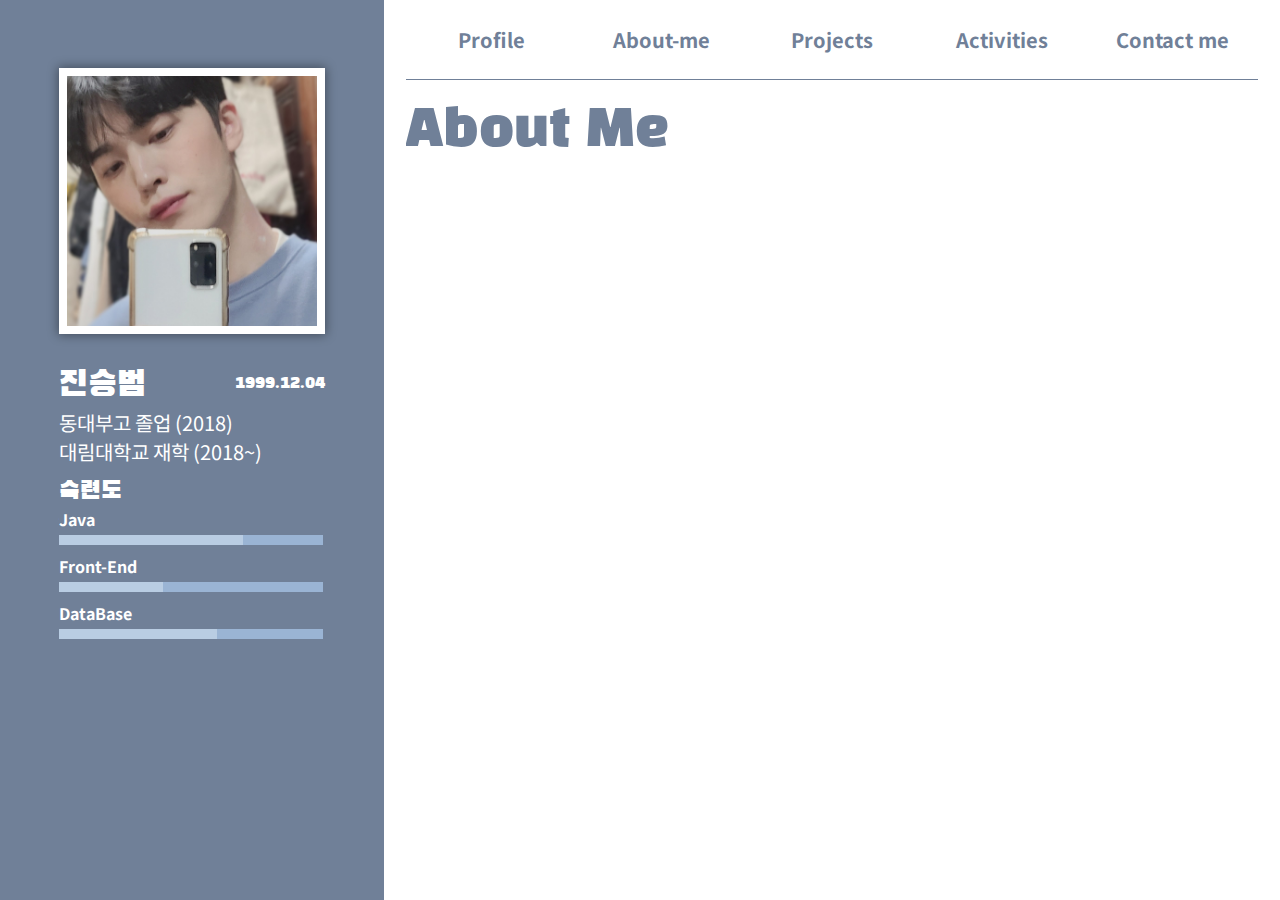
==== html/about_me.html @ 1e605e40 "fourth commit" ====
<!DOCTYPE html>
<html lang="en">
<head>
    <meta charset="UTF-8">
    
    <link rel="stylesheet" href="../style.css">
    <title>진승범의 이력서</title>
</head>
<body>
    <div class="left-content"> <!-- 좌측 컨텐츠 -->
        <div class="fix-wrap">
                <img class = "myPic" src="../img/진승범.jpg" width = "250px">
                <div class="info">
                    <p class = "name">진승범</p>
                    <p class = "birth">1999.12.04</p>
                    <p class = "school">동대부고 졸업 (2018)<br>대림대학교 재학 (2018~)</p>
                    <p class = "proficiency">숙련도</p>
                    <div class="tech">
                        <p class = "tech-name">Java</p>
                        <div class="percentage">
                            <div class="per-java-back"></div>
                            <div class="per-java"></div>
                        </div>
                    </div>
                    <div class="tech">
                        <p class = "tech-name">Front-End</p>
                        <div class="percentage">
                            <div class="per-CSS-back"></div>
                            <div class="per-CSS"></div>
                        </div>
                    </div>
                    <div class="tech">
                        <p class = "tech-name">DataBase</p>
                        <div class="percentage">
                            <div class="per-DB-back"></div>
                            <div class="per-DB"></div>
                        </div>
                    </div>                   
                </div>
            
        </div>
        


    </div> 

    <div class="right-content">
        <div class="menu">
            <div class="menu-block">
                <a href="../index.html"><p class="menu-name">Profile</p></a>
                <p class="menu-name">About-me</p>
                <p class="menu-name">Projects</p>
                <p class="menu-name">Activities</p>
                <p class="menu-name">Contact me</p>
            </div>
        </div>
        <div class="main-contents">
            <div class="profile-content">
                <!-- 프로필 -->
                <p class = "title-h1">About Me</p>
                <div class="contents">
                </div>
            </div>
        </div>
    </div> <!-- 우측 컨텐츠 -->
</body> 
</html>
---- style.css ----
@import url('https://fonts.googleapis.com/css2?family=Noto+Sans+KR:wght@100&display=swap');
@import url('https://fonts.googleapis.com/css2?family=Black+Han+Sans&family=Noto+Sans+KR:wght@100&display=swap');
@import url('https://fonts.googleapis.com/css2?family=Noto+Sans+KR:wght@700&display=swap');

html, body {
    height : 100vh;
   
}

* {
    margin : 0;
    padding : 0;
}
.left-content {
    float : left;
    width : 30%;
    height : inherit;
    
    overflow : hidden;
}

.right-content {
    float: left;
    height : 100%;
    width: 70%;
    height : auto;
}


.fix-wrap {
    width : inherit;
    position : fixed;  
    padding-top : 58px; 
    overflow : hidden;
    height : 100%;
    background-color: #708098
}   
.myPic {
    display : block;
    background-color: white;
    margin : auto;
    margin-top : 10px;
    margin-bottom : 20px;
    padding : 8px;
    box-shadow: 0px 0px 10px 1px rgba(0,0,0,0.4);

}   
.info {
    width : 266px;
    margin : auto;
}
.name {
    float : left;
    text-align: center;
    color : white;
    font-size : 35px;
    font-family: 'Black Han Sans', sans-serif;
    margin-top : 10px;

}

.birth {

    float : right;
    text-align: center;
    color : white;
    font-size : 17px;
    font-family: 'Black Han Sans', sans-serif;

    margin-top : 19px;

}

.school {
    clear : both;
    color : white;
    font-size : 20px;
    font-family: 'Noto Sans KR', sans-serif;
    
}

.proficiency {
    margin-top : 10px;
    color : white;
    font-family: 'Black Han Sans', sans-serif;
    font-size : 25px;
}

.tech-name {
    font-family: 'Noto Sans KR', sans-serif;
    color : white;
    font-weight: bold;
}

.per-java-back {
    display : inline-block;
    width: 70%;
    height : 10px;
    background-color: #B9CDE3;
}

.per-java {
    display : inline-block;
    width : 30%;
    height : 10px;
    margin : 0 -6px;
    background-color : #9AB4D4;

}

.tech {
    margin-bottom : 5px;
}

.per-CSS-back {
    display : inline-block;
    width: 40%;
    height : 10px;
    background-color: #B9CDE3;
}

.per-CSS {
    display : inline-block;
    width : 60%;
    height : 10px;
    margin : 0 -6px;
    background-color : #9AB4D4;

}

.per-DB-back {
    display : inline-block;
    width: 60%;
    height : 10px;
    background-color: #B9CDE3;
}

.per-DB {
    display : inline-block;
    width : 40%;
    height : 10px;
    margin : 0 -6px;
    background-color : #9AB4D4;

}

.menu {
    
    position : fixed;
    width: inherit;
    height : 80px;
    overflow : hidden;
  

}
.menu-block{
    margin : auto;
    width : 95%;
    height : 79px;
    border-bottom : 1px solid #708098;
    background-color: white;
}
.menu-name {
    float : left;
    width : 20%;
    height : 100%;
    text-align : center;
    padding-top : 25px;
    font-family: 'Noto Sans KR', sans-serif;
    color : #708098;
    font-weight : bold;
    font-size : 20px;   
}
.menu-name:hover {
    color : white;
    background-color: #708098;
}


.main-contents {
    margin : auto;
    width : 95%;
    height : inherit;
    margin-top : 100px;
    overflow : hidden;
}


/* profile content */

.profile-content {
    font-family: 'Black Han Sans', sans-serif;

    font-size : 50px;
    color : #708098;
}
.title-h1 {
    float : left;
}
.title-h2 {
    float : left;
    font-size : 35px;
}
.line {
    clear:both;
    float :right;
    height : 1px;
    width : 100%;
    border-bottom : 1px solid #708098;
    margin-bottom : 15px;
}

.contents {
    clear : both;
    font-family: 'Noto Sans KR', sans-serif;
    font-weight : bold;
    padding-top : 10px;
    overflow:hidden;
    margin-bottom : 20px;
    

}

.profilePic {
    float : right;
   
}


.profile-info1 {
    font-size : 20px;
    text-align : left;
    color : #708098;
    font-family: 'Noto Sans KR', sans-serif;
    font-weight : bold;
    overflow:hidden;
   
    
  
}
.tag {
    float: left;
   
}
.tag-box {
    
    width : 100px;
    background-color: #708098   ;
    text-align : center;
    color : white;
    margin-bottom : 10px;
    
    
}


.tag-box-content {
    float : left;
    margin-left : 10px;
    
}
.tag-box-content-p {
    margin-bottom : 10px;
    margin-right : 10px;
    font-weight : lighter;

}
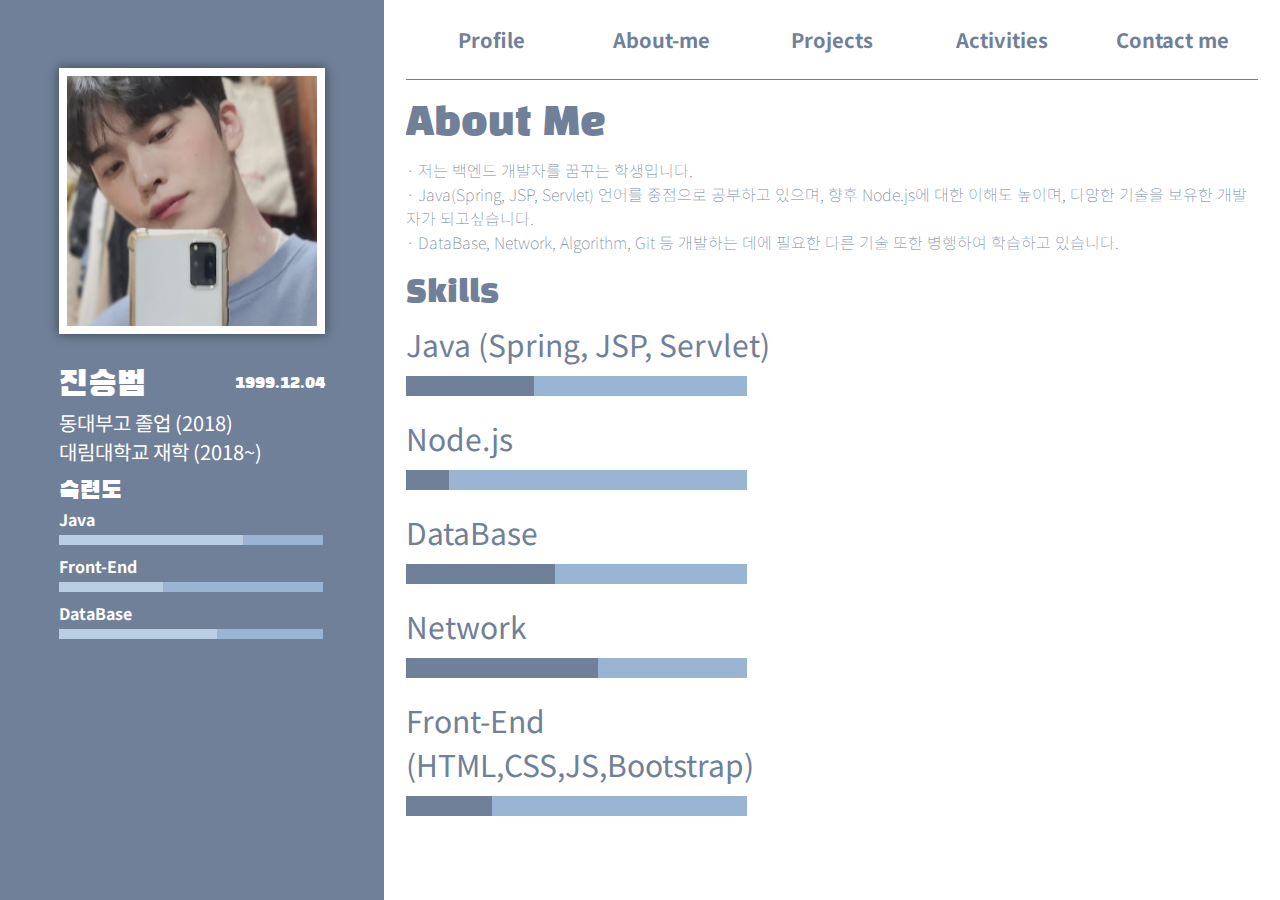
==== commit 5d19a6c5: "0422 first commit" ====
--- a/html/about_me.html
+++ b/html/about_me.html
@@ -55,10 +55,62 @@
             </div>
         </div>
         <div class="main-contents">
-            <div class="profile-content">
+            <div class="about-content">
                 <!-- 프로필 -->
                 <p class = "title-h1">About Me</p>
                 <div class="contents">
+                    <p class = "introduce">· 저는 백엔드 개발자를 꿈꾸는 학생입니다.<br>·    Java(Spring, JSP, Servlet) 언어를 중점으로 공부하고 있으며, 향후 Node.js에 대한 이해도 높이며, 다양한 기술을 보유한 개발자가 되고싶습니다.
+                    <br> · DataBase, Network, Algorithm, Git 등 개발하는 데에 필요한 다른 기술 또한 병행하여 학습하고 있습니다.
+                    </p>
+                </div>
+                <p class = "title-h2">Skills</p>
+                <div class="contents">
+                    <div class="skills-section">
+                        <div class="skills-half">
+                            <div class="skills-section-1">
+                                <div class="skills-set-java">
+                                    <p>Java (Spring, JSP, Servlet)</p>
+                                    <div class="stick">
+                                        <div class="stick-per-java"></div>
+                                        <div class="stick-java"></div>
+                                    </div>
+                                </div> 
+                                <div class="skills-set-node">
+                                    <p>Node.js</p>
+                                    <div class="stick">
+                                        <div class="stick-per-node"></div>
+                                        <div class="stick-node"></div>
+                                    </div>
+                                </div> 
+                                <div class="skills-set-DB">
+                                    <p>DataBase</p>
+                                    <div class="stick">
+                                        <div class="stick-per-DB"></div>
+                                        <div class="stick-DB"></div>
+                                    </div>
+                                </div> 
+                                <div class="skills-set-net">
+                                    <p>Network</p>
+                                    <div class="stick">
+                                        <div class="stick-per-net"></div>
+                                        <div class="stick-net"></div>
+                                    </div>
+                                </div>   
+                                <div class="skills-set-fr">
+                                    <p>Front-End (HTML,CSS,JS,Bootstrap)</p>
+                                    <div class="stick">
+                                        <div class="stick-per-fr"></div>
+                                        <div class="stick-fr"></div>
+                                    </div>
+                                </div>   
+                            </div>
+                           <div class="skills-section-2">
+                            
+                            
+                           </div>
+                        </div>
+                    </div>
+                    
                 </div>
             </div>
         </div>
--- a/style.css
+++ b/style.css
@@ -264,4 +264,171 @@
     margin-right : 10px;
     font-weight : lighter;
 
-}+}
+
+.about-content .title-h1 {
+    font-family: 'Black Han Sans', sans-serif;
+    font-size : 38px;
+    color :#708098;
+}
+
+.about-content .title-h2 {
+    font-size : 30px;
+    font-family: 'Black Han Sans', sans-serif;
+    color :#708098;
+}
+
+.contents .introduce {
+    color : #708098;
+    font-family: 'Noto Sans KR', sans-serif;
+    font-weight : 100;  
+}
+.skills-section {
+    
+}
+
+.skills-half {
+    
+}
+.skills-section-1 {
+    overflow : hidden;
+    float: left;
+    width : 50%;
+    
+
+}
+
+.skills-section-2 {
+    
+    float : left;
+    width : 50%;
+    height : 300px;
+
+
+}
+.stick {
+    margin-top : 10px;
+}
+.stick-java {
+    float : left;
+    height : 20px;
+    width : 50%;
+    background-color: #9AB4D4;
+}
+
+.stick-per-java {
+    float : left;
+    height : 20px;
+    width : 30%;
+    background-color: #708098;
+}
+
+.skills-half p {
+    font-family: 'Noto Sans KR', sans-serif;
+    color :#708098;
+    font-size : 30px;
+    font-weight : lighter;
+}
+
+.skills-set-java {
+    margin-bottom : 20px;
+    overflow : hidden;
+}
+
+/* Node */
+
+.skills-set-node {
+    margin-bottom : 20px;
+    overflow : hidden;
+}
+.stick-node {
+    float : left;
+    height : 20px;
+    width : 70%;
+    background-color: #9AB4D4;
+}
+
+.stick-per-node {
+    float : left;
+    height : 20px;
+    width : 10%;
+    background-color: #708098;
+}
+
+/* DB */
+
+.skills-set-DB {
+    margin-bottom : 20px;
+    overflow : hidden;
+}
+
+.stick-DB {
+    float : left;
+    height : 20px;
+    width : 45%;
+    background-color: #9AB4D4;
+}
+
+.stick-per-DB {
+    float : left;
+    height : 20px;
+    width : 35%;
+    background-color: #708098;
+}
+
+.skills-set-DB {
+    margin-bottom : 20px;
+    overflow : hidden;
+}
+
+/* net */
+
+.skills-set-net {
+    margin-bottom : 20px;
+    overflow : hidden;
+}
+
+.stick-net {
+    float : left;
+    height : 20px;
+    width : 35%;
+    background-color: #9AB4D4;
+}
+
+.stick-per-net {
+    float : left;
+    height : 20px;
+    width : 45%;
+    background-color: #708098;
+}
+
+.skills-set-net {
+    margin-bottom : 20px;
+    overflow : hidden;
+}
+
+/* net */
+
+.skills-set-fr {
+    margin-bottom : 20px;
+    overflow : hidden;
+}
+
+.stick-fr {
+    float : left;
+    height : 20px;
+    width : 60%;
+    background-color: #9AB4D4;
+}
+
+.stick-per-fr {
+    float : left;
+    height : 20px;
+    width : 20%;
+    background-color: #708098;
+}
+
+
+
+/* font-family: 'Noto Sans KR', sans-serif; */
+/* font-family: 'Black Han Sans', sans-serif; */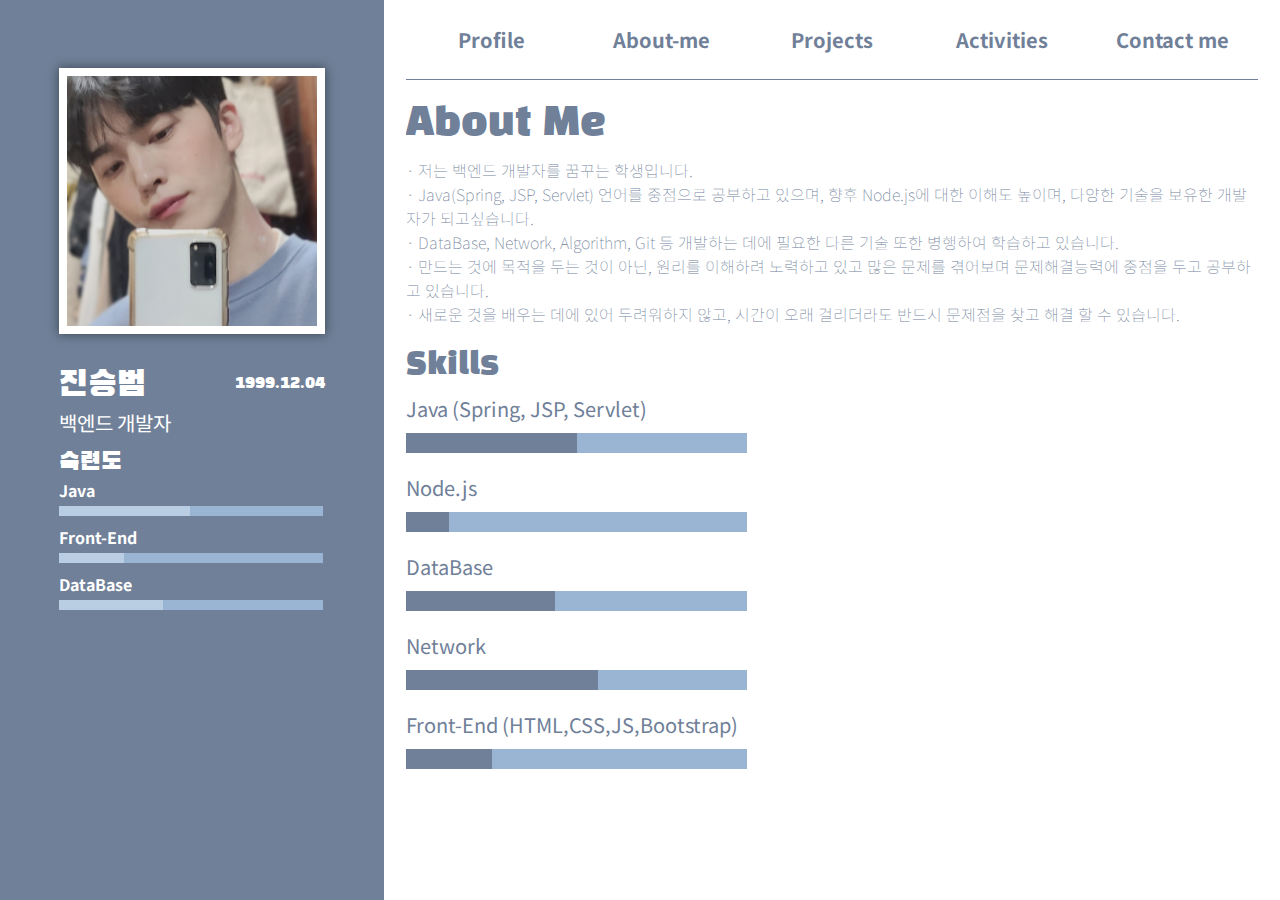
==== commit 74d7b385: "last commit" ====
--- a/html/about_me.html
+++ b/html/about_me.html
@@ -13,7 +13,7 @@
                 <div class="info">
                     <p class = "name">진승범</p>
                     <p class = "birth">1999.12.04</p>
-                    <p class = "school">동대부고 졸업 (2018)<br>대림대학교 재학 (2018~)</p>
+                    <p class = "school">백엔드 개발자<br>   </p>
                     <p class = "proficiency">숙련도</p>
                     <div class="tech">
                         <p class = "tech-name">Java</p>
@@ -49,9 +49,9 @@
             <div class="menu-block">
                 <a href="../index.html"><p class="menu-name">Profile</p></a>
                 <p class="menu-name">About-me</p>
-                <p class="menu-name">Projects</p>
-                <p class="menu-name">Activities</p>
-                <p class="menu-name">Contact me</p>
+                <a href="projects.html"><p class="menu-name">Projects</p></a>
+                <a href="acitivites.html"><p class="menu-name">Activities</p></a>
+                <a href="contact_me.html"><p class="menu-name">Contact me</p></a>
             </div>
         </div>
         <div class="main-contents">
@@ -61,6 +61,8 @@
                 <div class="contents">
                     <p class = "introduce">· 저는 백엔드 개발자를 꿈꾸는 학생입니다.<br>·    Java(Spring, JSP, Servlet) 언어를 중점으로 공부하고 있으며, 향후 Node.js에 대한 이해도 높이며, 다양한 기술을 보유한 개발자가 되고싶습니다.
                     <br> · DataBase, Network, Algorithm, Git 등 개발하는 데에 필요한 다른 기술 또한 병행하여 학습하고 있습니다.
+                    <br> · 만드는 것에 목적을 두는 것이 아닌, 원리를 이해하려 노력하고 있고 많은 문제를 겪어보며 문제해결능력에 중점을 두고 공부하고 있습니다.
+                    <br> · 새로운 것을 배우는 데에 있어 두려워하지 않고, 시간이 오래 걸리더라도 반드시 문제점을 찾고 해결 할 수 있습니다.
                     </p>
                 </div>
                 <p class = "title-h2">Skills</p>
@@ -69,35 +71,35 @@
                         <div class="skills-half">
                             <div class="skills-section-1">
                                 <div class="skills-set-java">
-                                    <p>Java (Spring, JSP, Servlet)</p>
+                                    <p style = "font-size : 20px">Java (Spring, JSP, Servlet)</p>
                                     <div class="stick">
                                         <div class="stick-per-java"></div>
                                         <div class="stick-java"></div>
                                     </div>
                                 </div> 
                                 <div class="skills-set-node">
-                                    <p>Node.js</p>
+                                    <p style = "font-size : 20px">Node.js</p>
                                     <div class="stick">
                                         <div class="stick-per-node"></div>
                                         <div class="stick-node"></div>
                                     </div>
                                 </div> 
                                 <div class="skills-set-DB">
-                                    <p>DataBase</p>
+                                    <p style = "font-size : 20px">DataBase</p>
                                     <div class="stick">
                                         <div class="stick-per-DB"></div>
                                         <div class="stick-DB"></div>
                                     </div>
                                 </div> 
                                 <div class="skills-set-net">
-                                    <p>Network</p>
+                                    <p style = "font-size : 20px">Network</p>
                                     <div class="stick">
                                         <div class="stick-per-net"></div>
                                         <div class="stick-net"></div>
                                     </div>
                                 </div>   
                                 <div class="skills-set-fr">
-                                    <p>Front-End (HTML,CSS,JS,Bootstrap)</p>
+                                    <p style = "font-size : 20px">Front-End (HTML,CSS,JS,Bootstrap)</p>
                                     <div class="stick">
                                         <div class="stick-per-fr"></div>
                                         <div class="stick-fr"></div>
--- a/style.css
+++ b/style.css
@@ -94,14 +94,14 @@
 
 .per-java-back {
     display : inline-block;
-    width: 70%;
+    width: 50%;
     height : 10px;
     background-color: #B9CDE3;
 }
 
 .per-java {
     display : inline-block;
-    width : 30%;
+    width : 50%;
     height : 10px;
     margin : 0 -6px;
     background-color : #9AB4D4;
@@ -114,14 +114,14 @@
 
 .per-CSS-back {
     display : inline-block;
-    width: 40%;
+    width: 25%;
     height : 10px;
     background-color: #B9CDE3;
 }
 
 .per-CSS {
     display : inline-block;
-    width : 60%;
+    width : 75%;
     height : 10px;
     margin : 0 -6px;
     background-color : #9AB4D4;
@@ -130,14 +130,14 @@
 
 .per-DB-back {
     display : inline-block;
-    width: 60%;
+    width: 40%;
     height : 10px;
     background-color: #B9CDE3;
 }
 
 .per-DB {
     display : inline-block;
-    width : 40%;
+    width : 60%;
     height : 10px;
     margin : 0 -6px;
     background-color : #9AB4D4;
@@ -196,6 +196,7 @@
 }
 .title-h1 {
     float : left;
+    font-size : 38px;
 }
 .title-h2 {
     float : left;
@@ -312,14 +313,14 @@
 .stick-java {
     float : left;
     height : 20px;
-    width : 50%;
+    width : 40%;
     background-color: #9AB4D4;
 }
 
 .stick-per-java {
     float : left;
     height : 20px;
-    width : 30%;
+    width : 40%;
     background-color: #708098;
 }
 
@@ -428,6 +429,45 @@
     background-color: #708098;
 }
 
+.project {
+    overflow : hidden;
+    margin-bottom : 40px;
+}
+
+.project-head {
+    overflow : hidden;
+}
+
+.project-name {
+    float : left;
+    font-size : 25px;
+    font-weight : bold;
+}
+
+.project-date {
+    float : right;
+    font-size : 17px;
+    font-weight : lighter;
+
+}
+
+.project-content {
+    margin-top : 20px;
+    clear : both;
+}
+
+.project-position {
+    font-size : 15px;
+    font-weight : bold
+}
+
+.project-explanation {
+    margin-top : 5px;
+    font-size : 15px;
+    font-weight : lighter;
+}
+
+
 
 
 /* font-family: 'Noto Sans KR', sans-serif; */
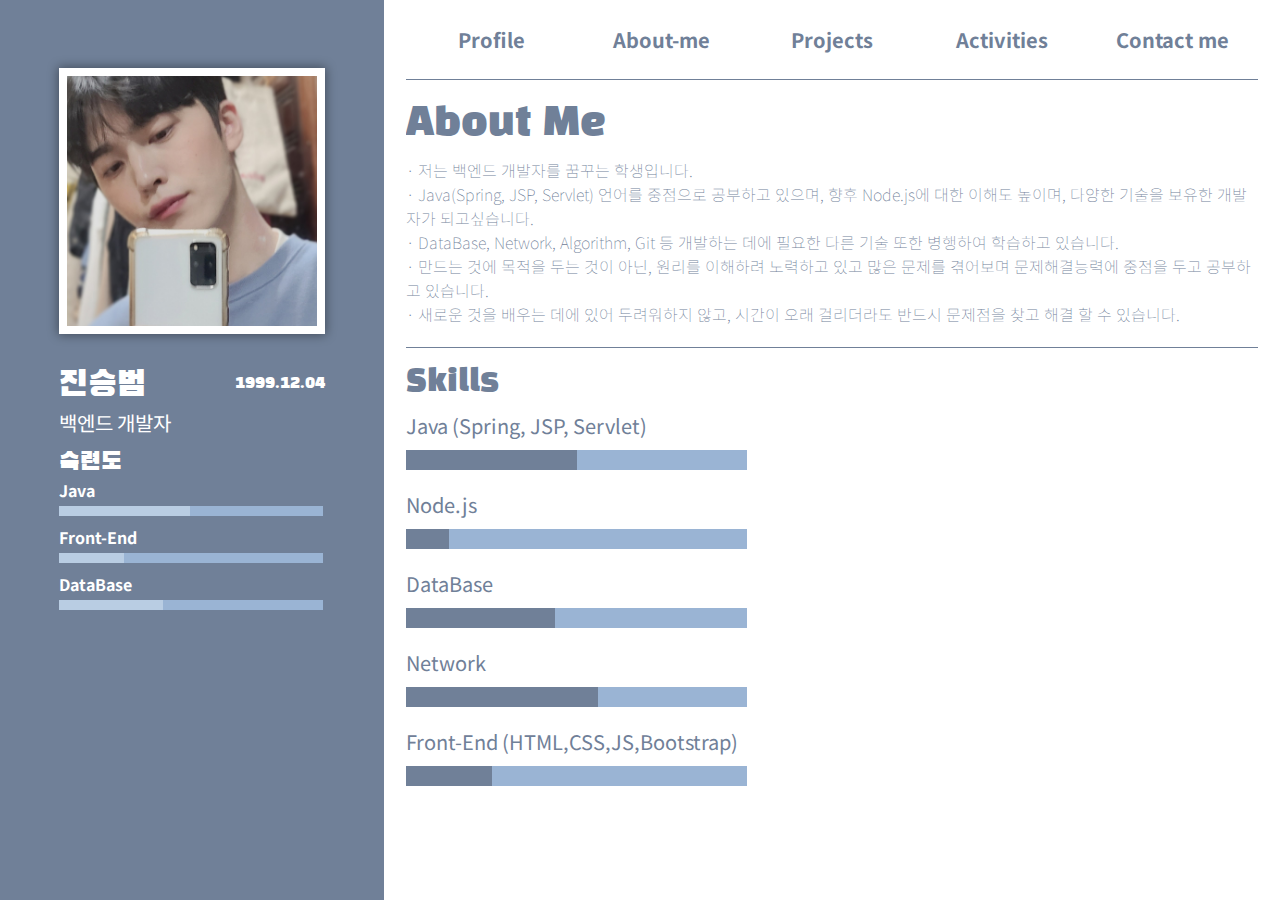
==== commit a2ca68eb: "0429 first commit" ====
--- a/html/about_me.html
+++ b/html/about_me.html
@@ -65,6 +65,7 @@
                     <br> · 새로운 것을 배우는 데에 있어 두려워하지 않고, 시간이 오래 걸리더라도 반드시 문제점을 찾고 해결 할 수 있습니다.
                     </p>
                 </div>
+                <div class="line"></div>
                 <p class = "title-h2">Skills</p>
                 <div class="contents">
                     <div class="skills-section">
--- a/style.css
+++ b/style.css
@@ -204,7 +204,6 @@
 }
 .line {
     clear:both;
-    float :right;
     height : 1px;
     width : 100%;
     border-bottom : 1px solid #708098;
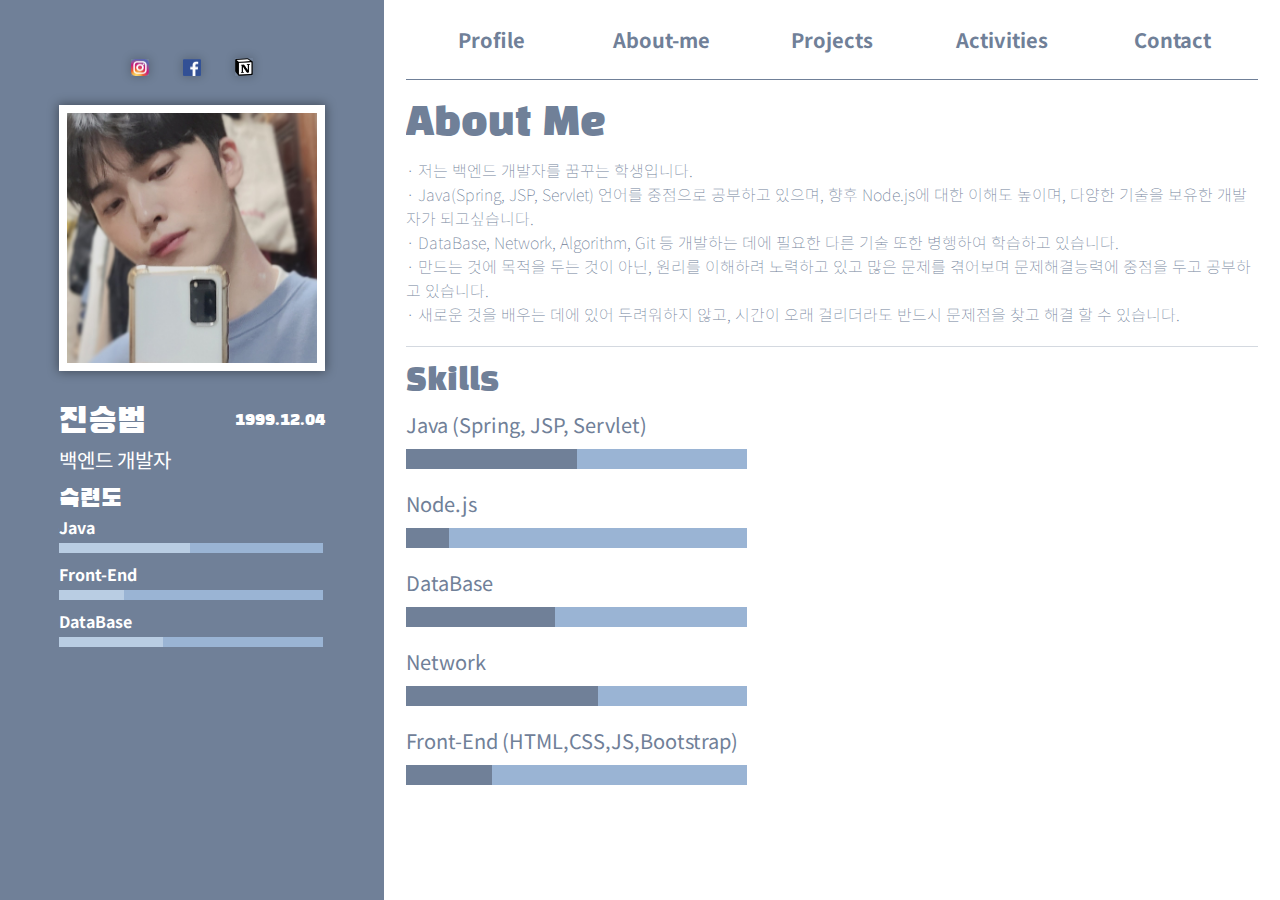
==== commit 5e2bbe6d: "0429 commit" ====
--- a/html/about_me.html
+++ b/html/about_me.html
@@ -7,8 +7,13 @@
     <title>진승범의 이력서</title>
 </head>
 <body>
-    <div class="left-content"> <!-- 좌측 컨텐츠 -->
+    <div class="left-content"> <!-- 좌측 컨텐츠 -->       
         <div class="fix-wrap">
+            <div class="sns-icon">
+                <a href="https://www.instagram.com/ramram_jj/"><img class = "snsico" src="../img/instag.png" alt="" style = "width : 5%;"></a>
+                <a href="https://www.facebook.com/profile.php?id=100008190243812"><img class = "snsico" src="../img/facebook.png" alt="" style = "width : 5%;"></a>
+                <a href="https://www.notion.so/jinsb/HOME-ec0efb9d5cb843ae8ff0672c9f9dffd1"><img class = "snsico notion_icon" src="../img/notion_icon.png" alt=""></a>
+            </div>
                 <img class = "myPic" src="../img/진승범.jpg" width = "250px">
                 <div class="info">
                     <p class = "name">진승범</p>
@@ -51,7 +56,7 @@
                 <p class="menu-name">About-me</p>
                 <a href="projects.html"><p class="menu-name">Projects</p></a>
                 <a href="acitivites.html"><p class="menu-name">Activities</p></a>
-                <a href="contact_me.html"><p class="menu-name">Contact me</p></a>
+                <a href="contact_me.html"><p class="menu-name">Contact</p></a>
             </div>
         </div>
         <div class="main-contents">
--- a/style.css
+++ b/style.css
@@ -1,6 +1,10 @@
 @import url('https://fonts.googleapis.com/css2?family=Noto+Sans+KR:wght@100&display=swap');
 @import url('https://fonts.googleapis.com/css2?family=Black+Han+Sans&family=Noto+Sans+KR:wght@100&display=swap');
 @import url('https://fonts.googleapis.com/css2?family=Noto+Sans+KR:wght@700&display=swap');
+p {
+    margin:0;
+    padding : 0;
+}
 
 html, body {
     height : 100vh;
@@ -50,12 +54,14 @@
     margin : auto;
 }
 .name {
+    line-height : auto;
     float : left;
     text-align: center;
     color : white;
     font-size : 35px;
     font-family: 'Black Han Sans', sans-serif;
     margin-top : 10px;
+    padding : 0;
 
 }
 
@@ -90,6 +96,7 @@
     font-family: 'Noto Sans KR', sans-serif;
     color : white;
     font-weight: bold;
+    margin-bottom : 0;
 }
 
 .per-java-back {
@@ -145,7 +152,7 @@
 }
 
 .menu {
-    
+    z-index : 10;
     position : fixed;
     width: inherit;
     height : 80px;
@@ -190,8 +197,6 @@
 
 .profile-content {
     font-family: 'Black Han Sans', sans-serif;
-
-    font-size : 50px;
     color : #708098;
 }
 .title-h1 {
@@ -204,9 +209,9 @@
 }
 .line {
     clear:both;
-    height : 1px;
+    height : 0.1px;
     width : 100%;
-    border-bottom : 1px solid #708098;
+    border-bottom : 0.1px solid #7080984d;
     margin-bottom : 15px;
 }
 
@@ -465,9 +470,103 @@
     font-size : 15px;
     font-weight : lighter;
 }
-
-
-
+.email-header {
+   
+   margin-bottom : 20px;
+}
+.email {
+    width : 700px;
+    margin-top : 25px;
+    margin-left: auto;
+    margin-right : auto;
+    font-family: 'Noto Sans KR', sans-serif;
+}
+
+.aa {
+    z-index : 5;
+}
+
+.text-box {
+    border-radius: 8px;
+    border : 1px solid rgb(182, 182, 182);
+    font-size : 15px;
+    font-family: 'Noto Sans KR', sans-serif;
+    margin : 0;
+    resize : none;
+}
+
+
+.text-box:focus {
+    
+    outline : none;
+    font-family: 'Noto Sans KR', sans-serif;
+    
+}
+
+.email .email-title {
+    font-size : 25px;
+    margin-bottom : 5px;
+}
+
+.email .email-body {
+    font-size : 25px;
+
+
+}
+
+.bonaegi {
+    margin :auto;
+    margin-top : 30px;
+    width : 70px;
+    margin-bottom : 30px;
+    
+}
+
+.sub {
+    width : 70px;
+    height : 30px;
+    color : #707070;
+    background-color: white;
+    border-radius: 8px;
+    border : 1px solid rgb(182, 182, 182);
+}
+
+.sub:hover {
+    width : 70px;
+    height : 30px;
+    background-color: rgb(240, 240, 240);
+    color : #303030;
+    border-radius: 10px;
+    border : 1px solid rgb(182, 182, 182);
+}
+
+.sns {
+
+    text-align : center;
+    margin-top : 30px;
+}
+
+.sns-icon {
+    margin : 0 15px;
+}
+
+.more-sns {
+    text-align : center;
+}
+
+.notion_icon {
+    width : 5%;
+}
+
+.sns-icon {
+    text-align : center;
+    margin-bottom : 25px;
+}
+
+.snsico {
+    margin: 0 15px;
+    box-shadow: 0px 0px 10px 1px rgba(0,0,0,0.2);
+}
 
 /* font-family: 'Noto Sans KR', sans-serif; */
 /* font-family: 'Black Han Sans', sans-serif; */